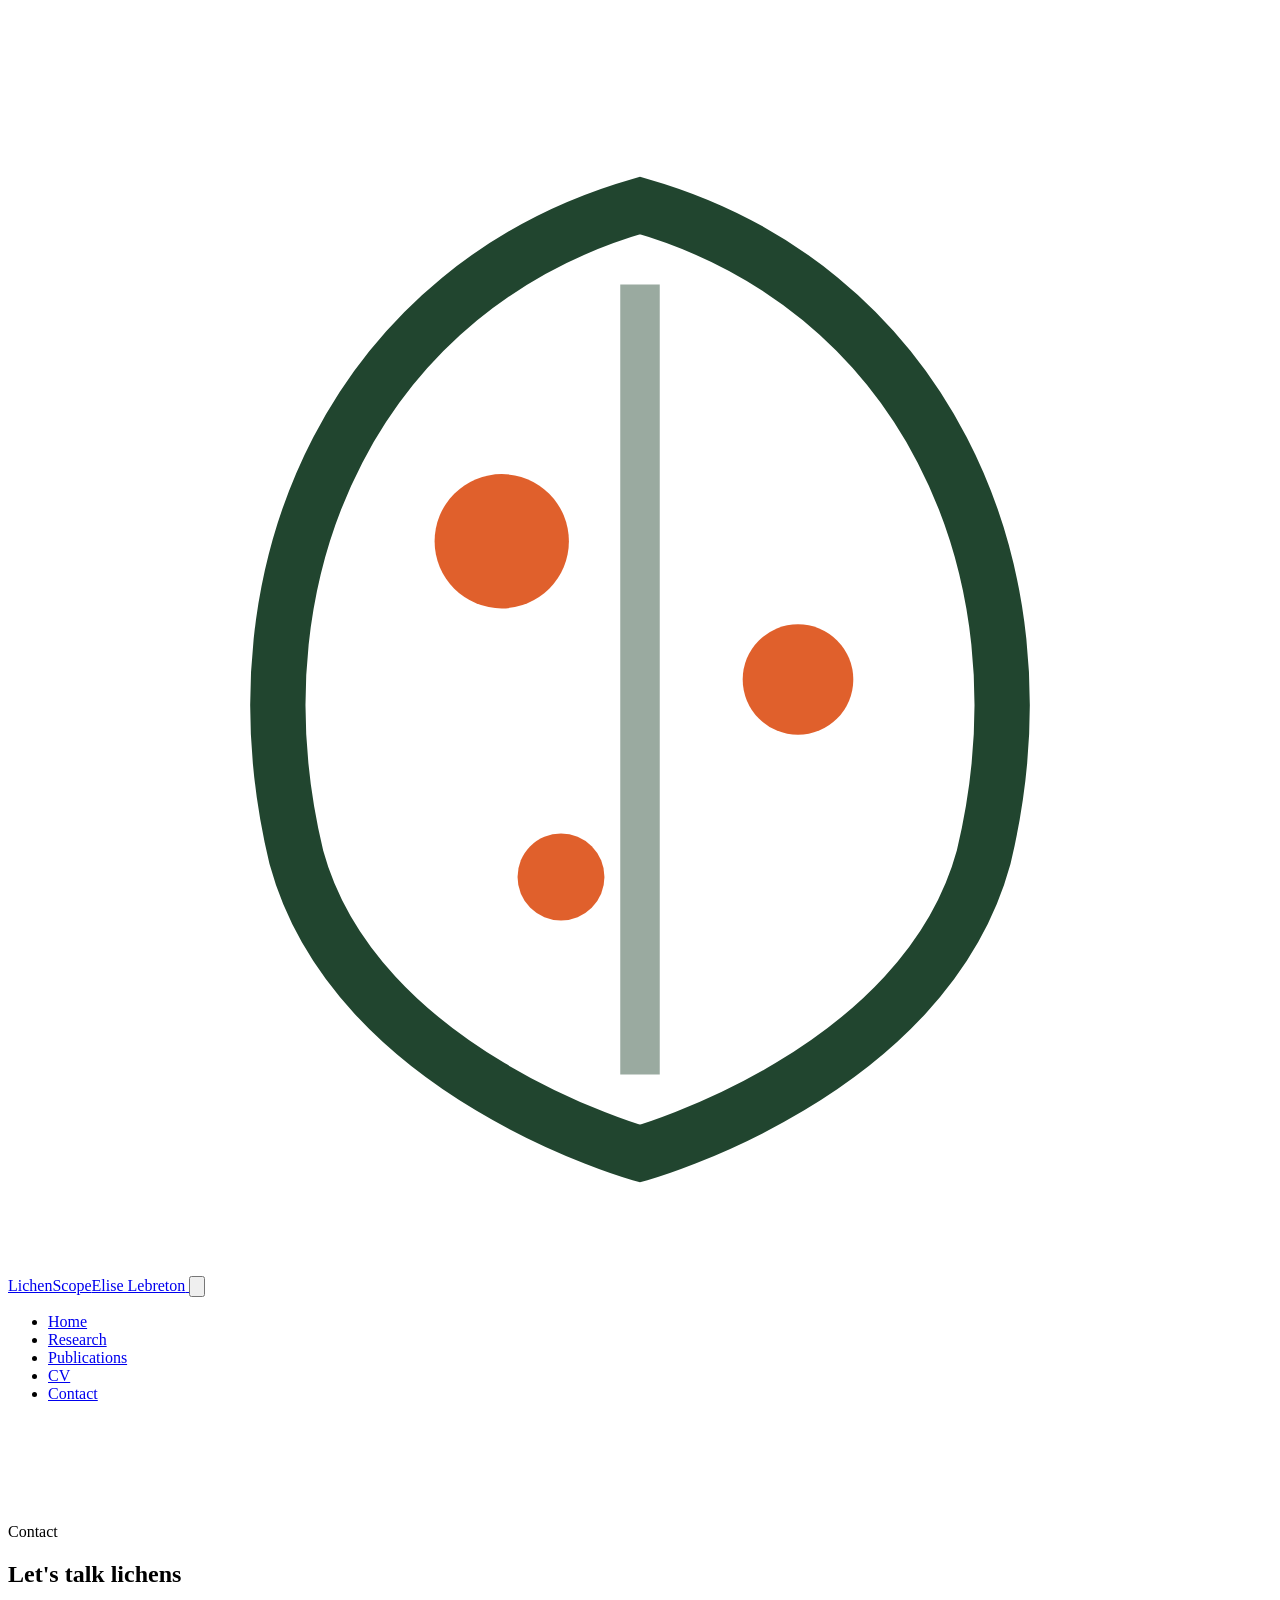
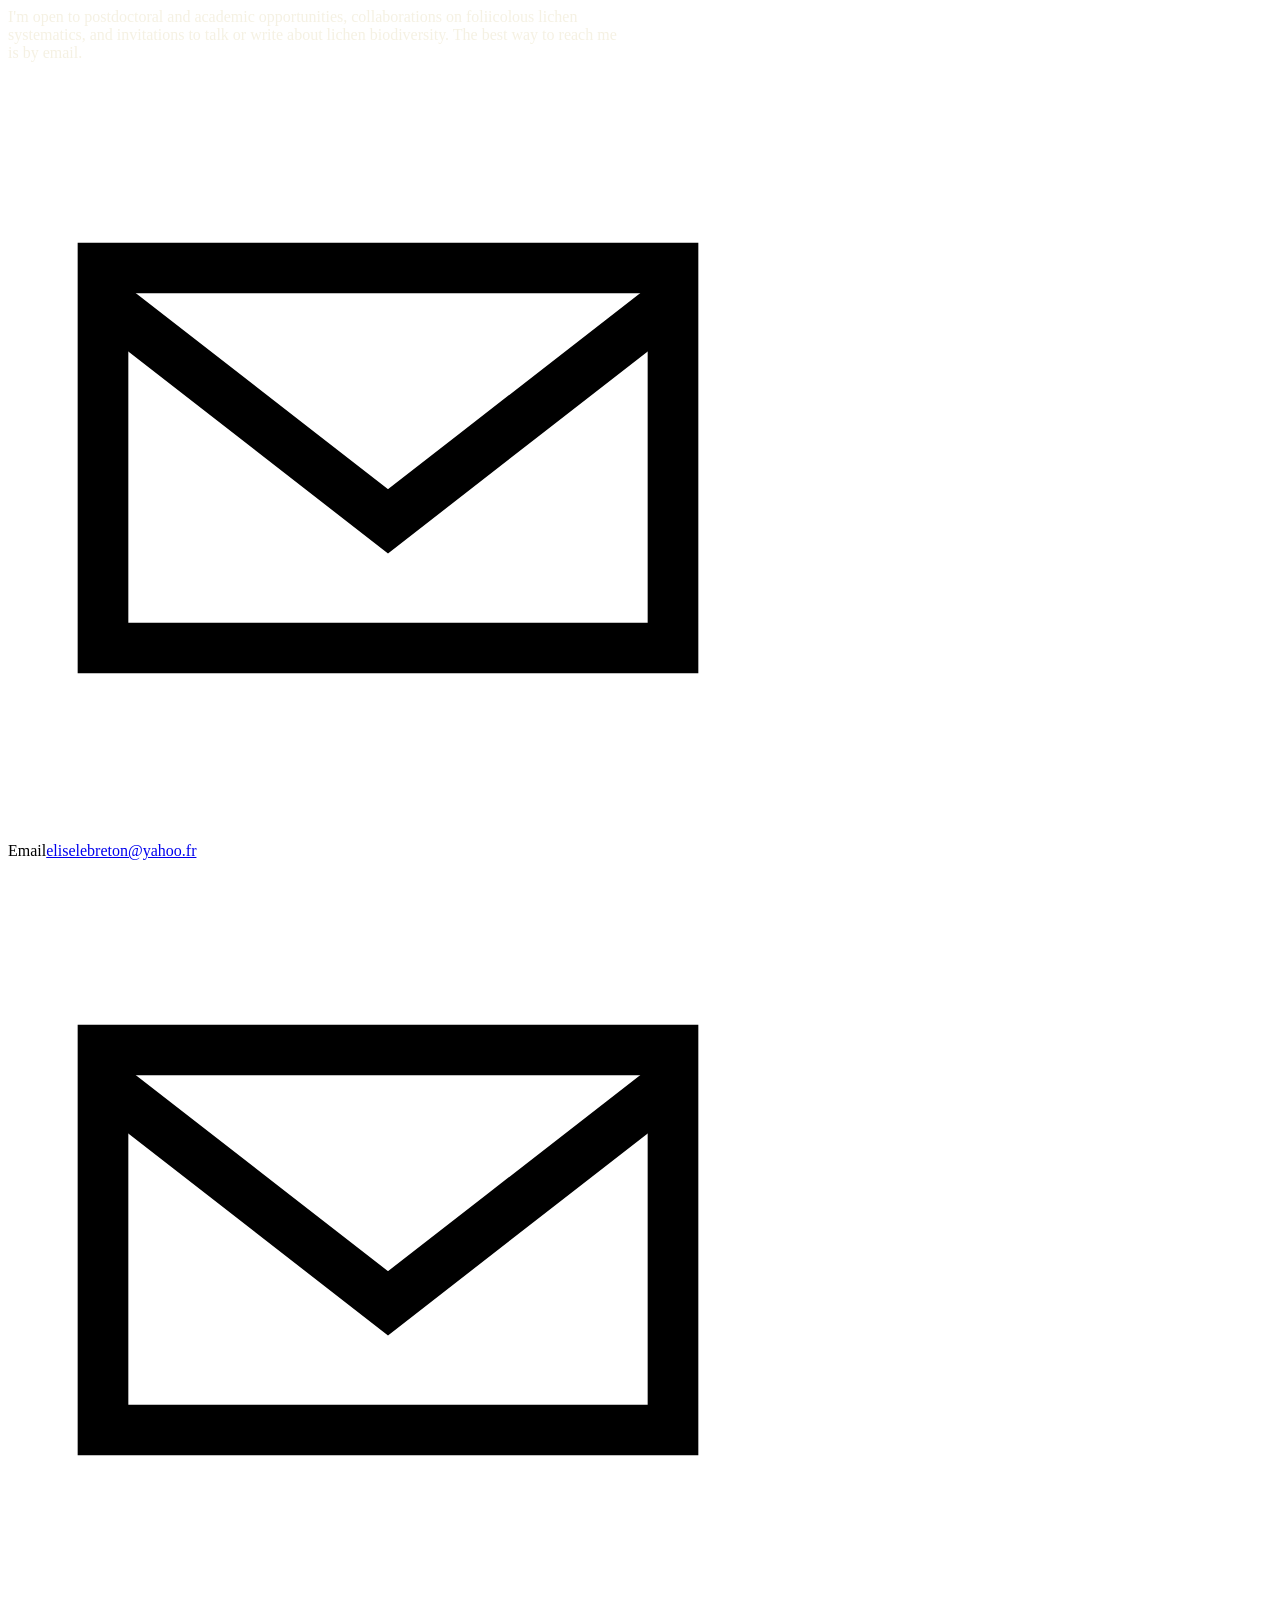
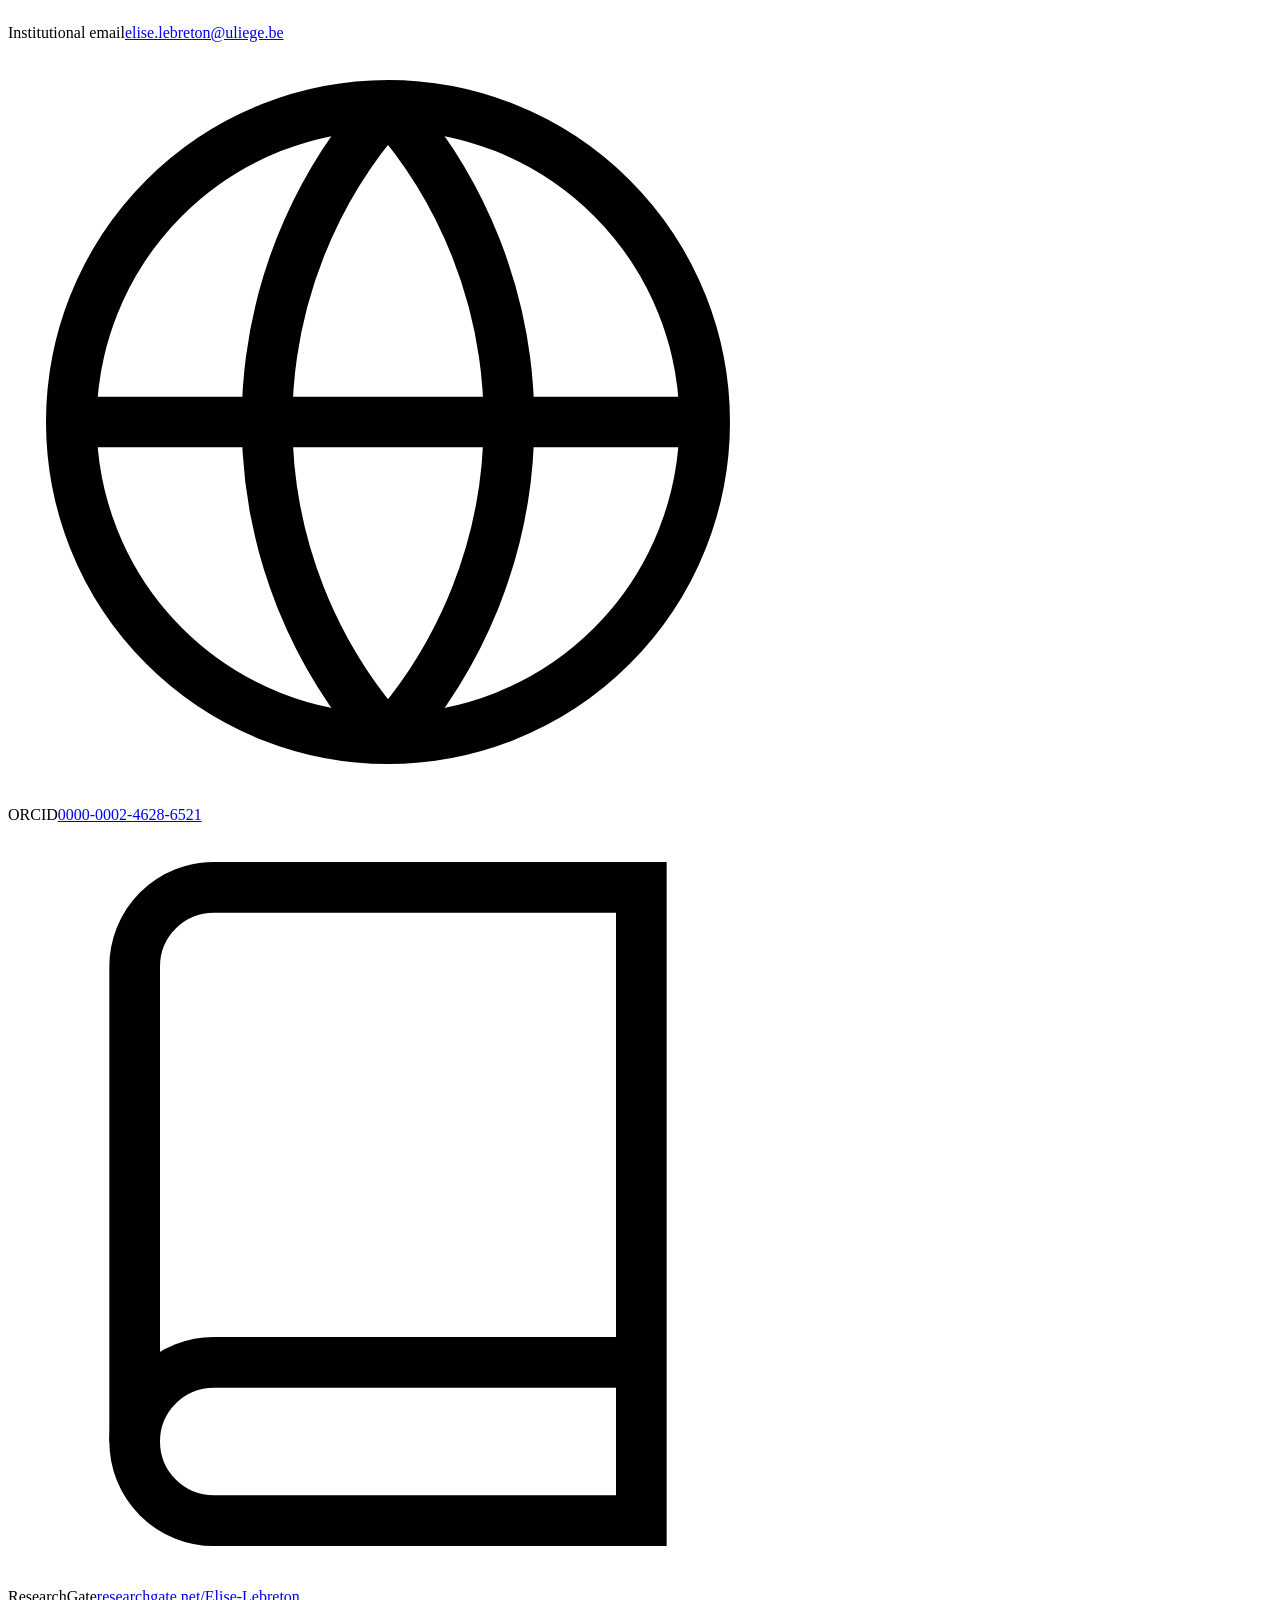
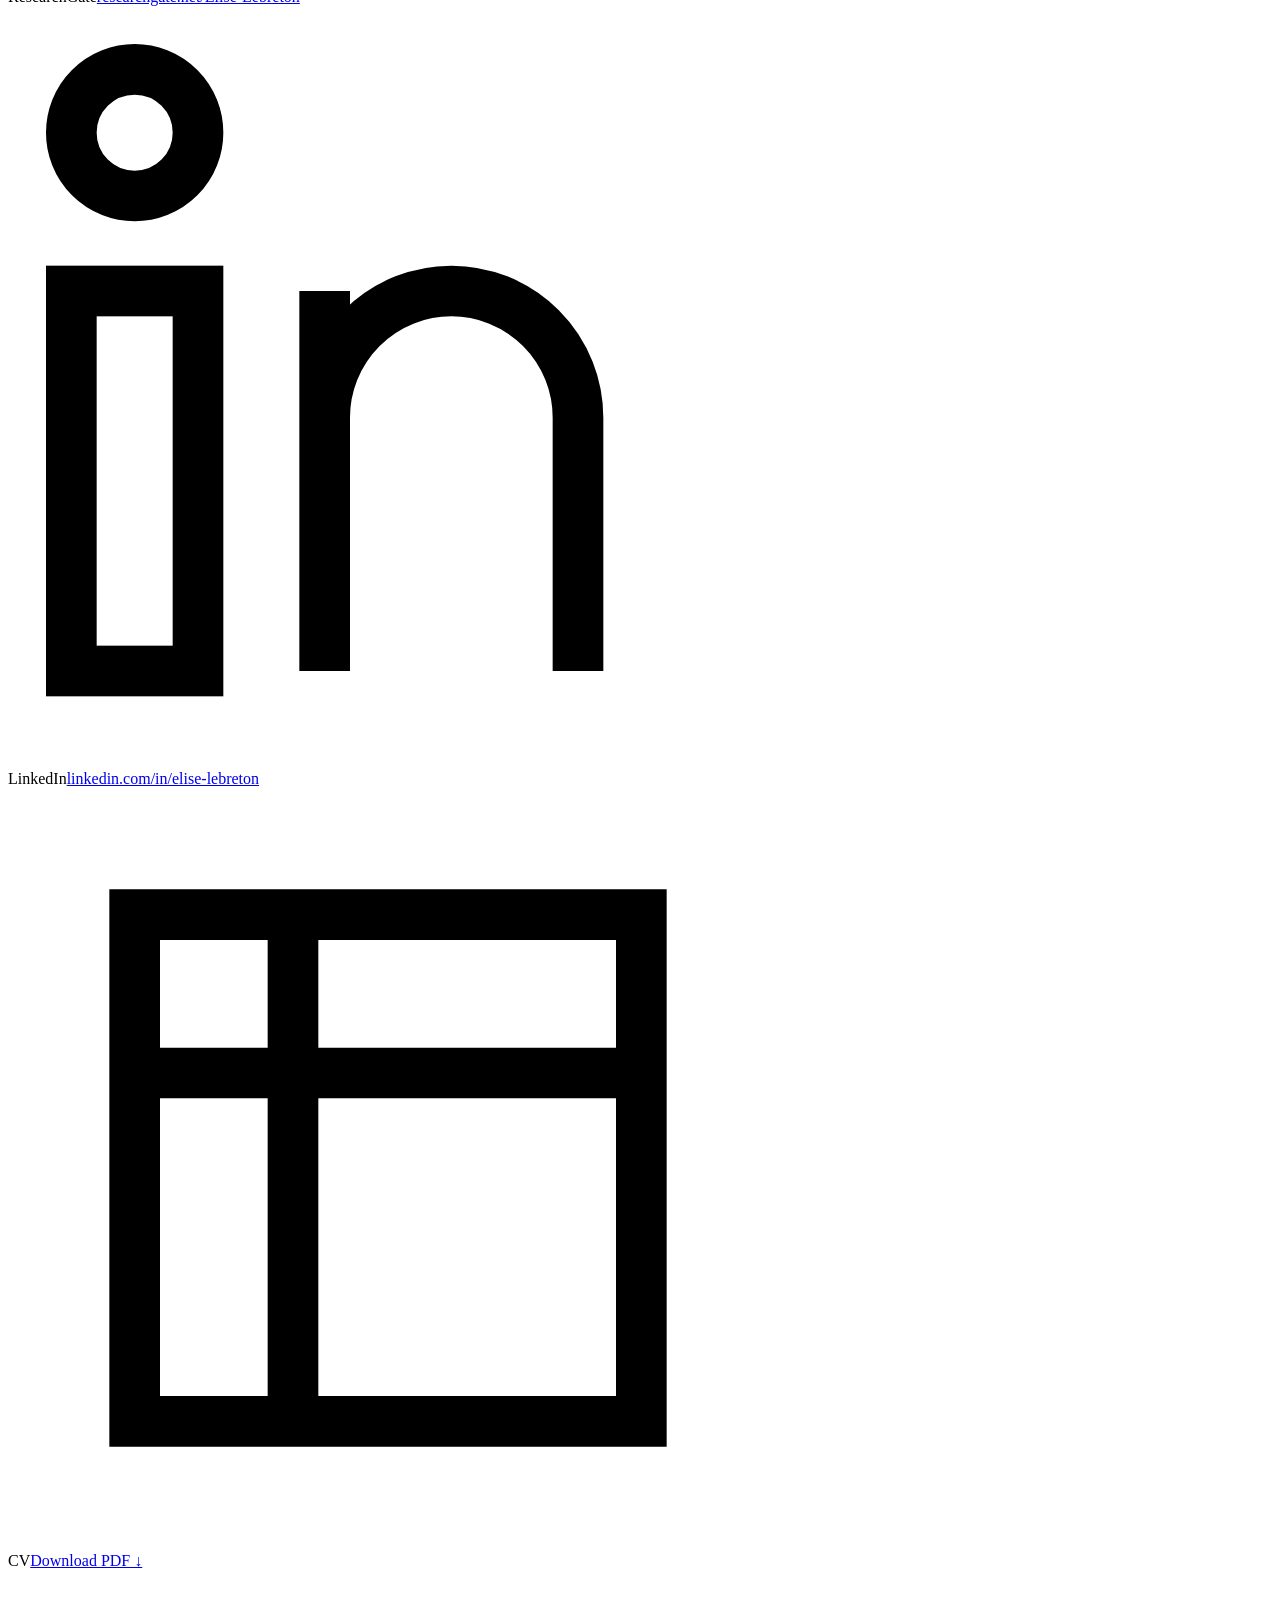
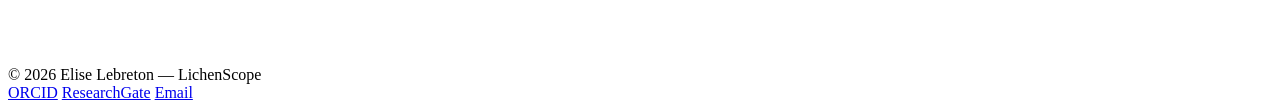
==== contact.html @ 7d32976b "Add files via upload" ====
<!DOCTYPE html>
<html lang="en">
<head>
<meta charset="UTF-8">
<meta name="viewport" content="width=device-width, initial-scale=1.0">
<title>Contact | Elise Lebreton — LichenScope</title>
<meta name="description" content="Get in touch with lichenologist Elise Lebreton.">
<link rel="icon" href="assets/img/favicon.svg" type="image/svg+xml">
<link rel="preconnect" href="https://fonts.googleapis.com">
<link rel="preconnect" href="https://fonts.gstatic.com" crossorigin>
<link href="https://fonts.googleapis.com/css2?family=Spectral:ital,wght@0,400;0,500;0,600;0,700;1,400;1,500&family=Work+Sans:wght@400;500;600;700&family=JetBrains+Mono:wght@400;500&display=swap" rel="stylesheet">
<link rel="stylesheet" href="assets/css/style.css">
</head>
<body>

<header class="site-header">
  <div class="nav-row">
    <a href="index.html" class="brand">
      <svg viewBox="0 0 32 32" xmlns="http://www.w3.org/2000/svg"><path d="M16 5C9 7 5.5 14 7.3 21.5C8.8 27 16 29 16 29C16 29 23.2 27 24.7 21.5C26.5 14 23 7 16 5Z" stroke="#21452F" stroke-width="1.4" fill="none"/><line x1="16" y1="7" x2="16" y2="27" stroke="#21452F" stroke-width="1" opacity="0.45"/><circle cx="12.5" cy="13.5" r="1.7" fill="#E0602C"/><circle cx="20" cy="17" r="1.4" fill="#E0602C"/><circle cx="14" cy="22" r="1.1" fill="#E0602C"/></svg>
      <span class="brand-text">LichenScope<span class="brand-sub">Elise Lebreton</span></span>
    </a>
    <button class="nav-toggle" aria-label="Toggle navigation" aria-expanded="false">
      <svg viewBox="0 0 24 24" fill="none" stroke="currentColor" stroke-width="2"><line x1="3" y1="6" x2="21" y2="6"/><line x1="3" y1="12" x2="21" y2="12"/><line x1="3" y1="18" x2="21" y2="18"/></svg>
    </button>
    <nav class="main-nav">
      <ul>
        <li><a href="index.html">Home</a></li>
        <li><a href="research.html">Research</a></li>
        <li><a href="publications.html">Publications</a></li>
        <li><a href="cv.html">CV</a></li>
        <li><a href="contact.html" class="active">Contact</a></li>
      </ul>
    </nav>
  </div>
</header>

<main>

  <section class="section--dark" style="padding-top:88px; padding-bottom:96px;">
    <div class="container" style="max-width:760px">
      <p class="eyebrow">Contact</p>
      <h1>Let's talk lichens</h1>
      <p class="lede" style="color:rgba(243,239,222,0.85); max-width:620px">I'm open to postdoctoral and academic opportunities, collaborations on foliicolous lichen systematics, and invitations to talk or write about lichen biodiversity. The best way to reach me is by email.</p>

      <div class="contact-grid">
        <div class="contact-card">
          <svg viewBox="0 0 24 24" fill="none" stroke="currentColor" stroke-width="1.6"><path d="M3 6h18v12H3z"/><path d="M3 7l9 7 9-7"/></svg>
          <div><span class="label">Email</span><a href="mailto:eliselebreton@yahoo.fr">eliselebreton@yahoo.fr</a></div>
        </div>
        <div class="contact-card">
          <svg viewBox="0 0 24 24" fill="none" stroke="currentColor" stroke-width="1.6"><path d="M3 6h18v12H3z"/><path d="M3 7l9 7 9-7"/></svg>
          <div><span class="label">Institutional email</span><a href="mailto:elise.lebreton@uliege.be">elise.lebreton@uliege.be</a></div>
        </div>
        <div class="contact-card">
          <svg viewBox="0 0 24 24" fill="none" stroke="currentColor" stroke-width="1.6"><circle cx="12" cy="12" r="10"/><path d="M2 12h20M12 2a15 15 0 0 1 0 20M12 2a15 15 0 0 0 0 20"/></svg>
          <div><span class="label">ORCID</span><a href="https://orcid.org/0000-0002-4628-6521">0000-0002-4628-6521</a></div>
        </div>
        <div class="contact-card">
          <svg viewBox="0 0 24 24" fill="none" stroke="currentColor" stroke-width="1.6"><path d="M4 19.5A2.5 2.5 0 0 1 6.5 17H20"/><path d="M6.5 2H20v20H6.5A2.5 2.5 0 0 1 4 19.5v-15A2.5 2.5 0 0 1 6.5 2z"/></svg>
          <div><span class="label">ResearchGate</span><a href="https://www.researchgate.net/profile/Elise-Lebreton">researchgate.net/Elise-Lebreton</a></div>
        </div>
        <div class="contact-card">
          <svg viewBox="0 0 24 24" fill="none" stroke="currentColor" stroke-width="1.6"><rect x="2" y="9" width="4" height="12"/><circle cx="4" cy="4" r="2"/><path d="M10 9v12M10 13a4 4 0 0 1 8 0v8"/></svg>
          <div><span class="label">LinkedIn</span><a href="https://www.linkedin.com/in/elise-lebreton-a52751171/">linkedin.com/in/elise-lebreton</a></div>
        </div>
        <div class="contact-card">
          <svg viewBox="0 0 24 24" fill="none" stroke="currentColor" stroke-width="1.6"><path d="M4 4h16v16H4z"/><path d="M4 9h16M9 4v16"/></svg>
          <div><span class="label">CV</span><a href="assets/cv/Elise-Lebreton-CV.pdf">Download PDF ↓</a></div>
        </div>
      </div>
    </div>
  </section>

</main>

<footer class="site-footer">
  <div class="container footer-row">
    <span>© 2026 Elise Lebreton — LichenScope</span>
    <div class="footer-links">
      <a href="https://orcid.org/0000-0002-4628-6521">ORCID</a>
      <a href="https://www.researchgate.net/profile/Elise-Lebreton">ResearchGate</a>
      <a href="mailto:eliselebreton@yahoo.fr">Email</a>
    </div>
  </div>
</footer>

<script src="assets/js/main.js"></script>
</body>
</html>
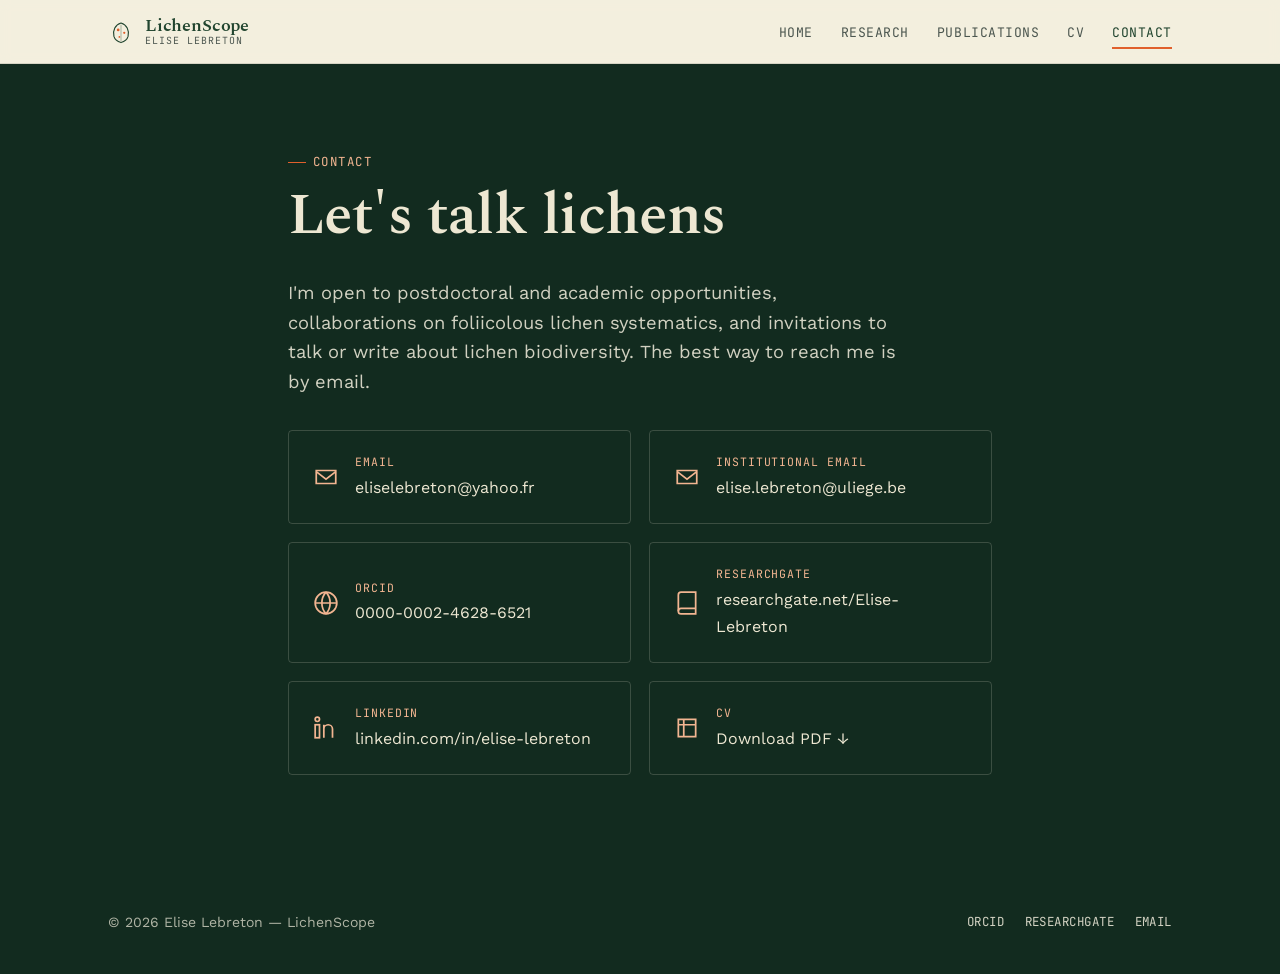
==== commit c6a9a46d: "Add files via upload" ====
--- a/contact.html
+++ b/contact.html
@@ -5,11 +5,11 @@
 <meta name="viewport" content="width=device-width, initial-scale=1.0">
 <title>Contact | Elise Lebreton — LichenScope</title>
 <meta name="description" content="Get in touch with lichenologist Elise Lebreton.">
-<link rel="icon" href="assets/img/favicon.svg" type="image/svg+xml">
+<link rel="icon" href="favicon.svg" type="image/svg+xml">
 <link rel="preconnect" href="https://fonts.googleapis.com">
 <link rel="preconnect" href="https://fonts.gstatic.com" crossorigin>
 <link href="https://fonts.googleapis.com/css2?family=Spectral:ital,wght@0,400;0,500;0,600;0,700;1,400;1,500&family=Work+Sans:wght@400;500;600;700&family=JetBrains+Mono:wght@400;500&display=swap" rel="stylesheet">
-<link rel="stylesheet" href="assets/css/style.css">
+<link rel="stylesheet" href="style.css">
 </head>
 <body>
 
@@ -65,7 +65,7 @@
         </div>
         <div class="contact-card">
           <svg viewBox="0 0 24 24" fill="none" stroke="currentColor" stroke-width="1.6"><path d="M4 4h16v16H4z"/><path d="M4 9h16M9 4v16"/></svg>
-          <div><span class="label">CV</span><a href="assets/cv/Elise-Lebreton-CV.pdf">Download PDF ↓</a></div>
+          <div><span class="label">CV</span><a href="Elise-Lebreton-CV.pdf">Download PDF ↓</a></div>
         </div>
       </div>
     </div>
@@ -84,6 +84,6 @@
   </div>
 </footer>
 
-<script src="assets/js/main.js"></script>
+<script src="main.js"></script>
 </body>
 </html>
--- a/style.css
+++ b/style.css
@@ -0,0 +1,356 @@
+/* =========================================================
+   LichenScope — Elise Lebreton
+   Design tokens: forest greens + warm parchment + lichen-pigment coral
+   ========================================================= */
+
+:root{
+  /* Color */
+  --canopy:        #122B1F;   /* deep mossy green — dark sections */
+  --canopy-soft:    #1B3C2A;
+  --forest:         #21452F;  /* brand green — nav, headings on light */
+  --forest-light:   #3C6B4A;
+  --paper:          #F3EFDE;  /* warm specimen-label paper — main bg */
+  --paper-warm:     #EAE3CB;
+  --paper-on-dark:  #EDE7D2;
+  --ink:            #16201A;  /* body text */
+  --ink-soft:       #4C5750;
+  --accent:         #E0602C;  /* lichen-pigment coral — signature */
+  --accent-deep:    #B8481E;
+  --accent-soft:    #F2B591;
+  --teal:           #4F8C7A;  /* secondary, links on dark */
+  --line:           rgba(22,32,26,0.13);
+  --line-on-dark:   rgba(243,239,222,0.18);
+
+  /* Type */
+  --display: "Spectral", "Iowan Old Style", Georgia, serif;
+  --body:    "Work Sans", -apple-system, "Segoe UI", sans-serif;
+  --mono:    "JetBrains Mono", "SFMono-Regular", Menlo, monospace;
+
+  --container: 1120px;
+}
+
+*{ box-sizing: border-box; }
+html{ scroll-behavior: smooth; }
+body{
+  margin:0;
+  background: var(--paper);
+  color: var(--ink);
+  font-family: var(--body);
+  font-size: 17px;
+  line-height: 1.6;
+  -webkit-font-smoothing: antialiased;
+}
+img{ max-width:100%; display:block; }
+a{ color: var(--forest); text-decoration: none; }
+a:hover{ color: var(--accent); }
+ul{ margin:0; padding:0; }
+li{ list-style:none; }
+h1,h2,h3,h4{
+  font-family: var(--display);
+  color: var(--forest);
+  line-height: 1.15;
+  margin: 0 0 .5em;
+  font-weight: 600;
+}
+h1{ font-size: clamp(2.4rem, 5vw, 3.6rem); letter-spacing: -0.01em; }
+h2{ font-size: clamp(1.7rem, 3vw, 2.3rem); }
+h3{ font-size: 1.25rem; }
+p{ margin: 0 0 1.1em; }
+.lede{ font-size: 1.15rem; color: var(--ink-soft); }
+
+/* taxonomic names: real scientific convention, not decoration */
+i, em, .taxon{ font-family: var(--display); font-style: italic; }
+
+.eyebrow{
+  font-family: var(--mono);
+  font-size: .78rem;
+  letter-spacing: .12em;
+  text-transform: uppercase;
+  color: var(--accent-deep);
+  display:flex; align-items:center; gap:.55em;
+  margin-bottom: .9em;
+}
+.eyebrow::before{
+  content:"";
+  width: 18px; height: 1px;
+  background: var(--accent);
+  display:inline-block;
+}
+
+.container{
+  max-width: var(--container);
+  margin: 0 auto;
+  padding: 0 28px;
+}
+.section{ padding: 88px 0; }
+.section--tight{ padding: 56px 0; }
+.section--dark{ background: var(--canopy); color: var(--paper-on-dark); }
+.section--dark h1, .section--dark h2, .section--dark h3{ color: var(--paper-on-dark); }
+.section--dark .eyebrow{ color: var(--accent-soft); }
+.section--dark a{ color: var(--paper-on-dark); }
+.section--dark a:hover{ color: var(--accent-soft); }
+.section--alt{ background: var(--paper-warm); }
+
+.divider{
+  border:0; height:1px;
+  background: var(--line);
+  margin: 0;
+}
+
+/* -------------------- Buttons -------------------- */
+.btn{
+  display:inline-flex; align-items:center; gap:.5em;
+  font-family: var(--mono);
+  font-size: .82rem;
+  letter-spacing:.04em;
+  text-transform: uppercase;
+  padding: .85em 1.4em;
+  border-radius: 3px;
+  border: 1px solid var(--forest);
+  color: var(--forest);
+  background: transparent;
+  transition: background .2s ease, color .2s ease, border-color .2s ease, transform .15s ease;
+}
+.btn:hover{ background: var(--forest); color: var(--paper); transform: translateY(-1px); }
+.btn--solid{ background: var(--accent); border-color: var(--accent); color: var(--paper); }
+.btn--solid:hover{ background: var(--accent-deep); border-color: var(--accent-deep); color: var(--paper); }
+.section--dark .btn{ border-color: var(--paper-on-dark); color: var(--paper-on-dark); }
+.section--dark .btn:hover{ background: var(--paper-on-dark); color: var(--canopy); }
+
+/* -------------------- Header / Nav -------------------- */
+.site-header{
+  position: sticky; top:0; z-index: 50;
+  background: rgba(243,239,222,0.92);
+  backdrop-filter: blur(6px);
+  border-bottom: 1px solid var(--line);
+}
+.nav-row{
+  display:flex; align-items:center; justify-content:space-between;
+  padding: 16px 28px;
+  max-width: var(--container);
+  margin: 0 auto;
+}
+.brand{
+  display:flex; align-items:center; gap:.6em;
+  font-family: var(--display); font-weight:600; font-size:1.15rem;
+  color: var(--forest); letter-spacing:-.01em;
+}
+.brand svg{ width:26px; height:26px; flex-shrink:0; }
+.brand .brand-sub{
+  font-family: var(--mono); font-size:.62rem; letter-spacing:.1em;
+  text-transform:uppercase; color: var(--ink-soft); display:block; font-weight:400;
+}
+.brand-text{ display:flex; flex-direction:column; line-height:1.1; }
+
+.nav-toggle{
+  display:none;
+  background:none; border:1px solid var(--line); border-radius:3px;
+  width:40px; height:36px; cursor:pointer;
+  align-items:center; justify-content:center;
+}
+.nav-toggle svg{ width:18px; height:18px; }
+
+.main-nav ul{ display:flex; gap: 28px; }
+.main-nav a{
+  font-family: var(--mono); font-size:.82rem; letter-spacing:.04em;
+  text-transform:uppercase; color: var(--ink-soft);
+  padding: 6px 0; border-bottom: 2px solid transparent;
+}
+.main-nav a:hover, .main-nav a.active{ color: var(--forest); border-color: var(--accent); }
+
+@media (max-width: 760px){
+  .nav-toggle{ display:flex; }
+  .main-nav{
+    position:absolute; top:100%; left:0; right:0;
+    background: var(--paper); border-bottom:1px solid var(--line);
+    max-height:0; overflow:hidden; transition: max-height .3s ease;
+  }
+  .main-nav.is-open{ max-height: 320px; }
+  .main-nav ul{ flex-direction:column; gap:0; padding: 8px 28px 18px; }
+  .main-nav a{ display:block; padding: 12px 0; border-bottom:1px solid var(--line); }
+}
+
+/* -------------------- Hero -------------------- */
+.hero{
+  display:grid; grid-template-columns: 1.1fr .9fr; gap: 56px; align-items:center;
+  padding: 76px 0 40px;
+}
+.hero h1{ margin-bottom:.4em; }
+.hero .role{
+  font-family: var(--mono); font-size:.95rem; color: var(--accent-deep);
+  margin-bottom: 1.1em; letter-spacing:.02em;
+}
+.hero-actions{ display:flex; gap:14px; margin-top: 1.6em; flex-wrap:wrap; }
+
+.portrait-wrap{ position:relative; padding: 6px; }
+.portrait-blob{
+  position:relative; width:100%; aspect-ratio: 4/5;
+  border-radius: 38% 62% 63% 37% / 47% 60% 40% 53%;
+  overflow:hidden; background: var(--forest);
+}
+.portrait-blob img{ width:100%; height:100%; object-fit:cover; object-position: 58% 28%; }
+.portrait-offset{
+  position:absolute; inset: 18px -18px -18px 18px;
+  border: 1.5px solid var(--accent);
+  border-radius: 38% 62% 63% 37% / 47% 60% 40% 53%;
+  z-index:-1;
+}
+.lichen-dot{
+  position:absolute; width:10px; height:10px; border-radius:50%;
+  background: var(--accent); border: 2px solid var(--paper);
+  box-shadow: 0 1px 3px rgba(0,0,0,0.15);
+}
+.lichen-dot.small{ width:6px; height:6px; }
+.lichen-dot.teal{ background: var(--teal); }
+
+@media (max-width: 880px){
+  .hero{ grid-template-columns: 1fr; padding-top: 48px; }
+  .portrait-wrap{ max-width: 320px; margin: 0 auto; order:-1; }
+}
+
+/* -------------------- Cards / grids -------------------- */
+.grid{ display:grid; gap: 28px; }
+.grid--3{ grid-template-columns: repeat(3, 1fr); }
+.grid--2{ grid-template-columns: repeat(2, 1fr); }
+@media (max-width: 860px){
+  .grid--3{ grid-template-columns: 1fr; }
+  .grid--2{ grid-template-columns: 1fr; }
+}
+
+.card{
+  background: var(--paper);
+  border: 1px solid var(--line);
+  border-radius: 4px;
+  padding: 30px;
+  position:relative;
+}
+.section--dark .card, .section--alt .card{ background: rgba(255,255,255,0.03); }
+.section--alt .card{ background: var(--paper); }
+.card .num{
+  font-family: var(--mono); font-size:.75rem; color: var(--accent);
+  letter-spacing:.1em; margin-bottom: 1em; display:block;
+}
+
+/* -------------------- Timeline (log of dated entries) -------------------- */
+.log{ position:relative; }
+.log::before{
+  content:""; position:absolute; left: 86px; top:6px; bottom:6px; width:1px;
+  background: var(--line);
+}
+.section--dark .log::before{ background: var(--line-on-dark); }
+.log-entry{
+  position:relative; display:grid; grid-template-columns: 86px 1fr; gap: 28px;
+  padding: 20px 0; border-bottom: 1px solid var(--line);
+}
+.section--dark .log-entry{ border-color: var(--line-on-dark); }
+.log-entry:last-child{ border-bottom:0; }
+.log-date{ font-family: var(--mono); font-size:.85rem; color: var(--accent-deep); padding-top:.15em; }
+.section--dark .log-date{ color: var(--accent-soft); }
+.log-dot{
+  position:absolute; left: 82px; top: 26px; width:9px; height:9px; border-radius:50%;
+  background: var(--accent); border: 2px solid var(--paper);
+}
+.section--dark .log-dot{ border-color: var(--canopy); }
+.log-entry h4{ font-family: var(--body); font-weight:600; color: var(--ink); font-size: 1rem; margin:0 0 .25em; }
+.section--dark .log-entry h4{ color: var(--paper-on-dark); }
+.log-entry p{ margin:0; color: var(--ink-soft); font-size:.96rem; }
+.section--dark .log-entry p{ color: rgba(243,239,222,0.75); }
+@media (max-width: 620px){
+  .log::before{ left: 58px; }
+  .log-entry{ grid-template-columns: 58px 1fr; gap:16px; }
+  .log-dot{ left:54px; }
+}
+
+/* -------------------- Tag pills -------------------- */
+.tag{
+  display:inline-block; font-family: var(--mono); font-size:.74rem;
+  letter-spacing:.04em; text-transform:uppercase;
+  border: 1px solid var(--line); border-radius: 20px;
+  padding: .35em .9em; margin: 0 .4em .4em 0; color: var(--ink-soft);
+}
+
+/* -------------------- Publications -------------------- */
+.pub-card{
+  border: 1px solid var(--line); border-radius:4px; padding: 26px 28px;
+  margin-bottom: 18px; background: var(--paper);
+  border-left: 3px solid var(--accent);
+}
+.pub-card h4{ font-family: var(--display); font-size:1.08rem; color: var(--forest); margin:0 0 .4em; font-weight:600; }
+.pub-meta{ font-family: var(--mono); font-size:.8rem; color: var(--ink-soft); margin-bottom:.6em; }
+.pub-link{ font-family: var(--mono); font-size:.8rem; }
+
+details.pub-group{ border-bottom: 1px solid var(--line); padding: 10px 0; }
+details.pub-group summary{
+  cursor:pointer; font-family: var(--mono); font-size:.85rem; letter-spacing:.05em;
+  text-transform:uppercase; color: var(--forest); padding: 14px 0; outline:none;
+  display:flex; justify-content:space-between; align-items:center;
+}
+details.pub-group summary::after{ content:"+"; font-size:1.2rem; color: var(--accent); }
+details.pub-group[open] summary::after{ content:"–"; }
+.pub-list-item{
+  padding: 14px 0 14px 18px; border-top: 1px solid var(--line); font-size: .96rem;
+  position:relative;
+}
+.pub-list-item::before{
+  content:""; position:absolute; left:0; top:22px; width:6px; height:6px;
+  background: var(--accent-soft); border-radius:50%;
+}
+.pub-list-item .yr{ font-family: var(--mono); color: var(--accent-deep); margin-right:.4em; }
+
+/* -------------------- CV blocks -------------------- */
+.cv-block{ margin-bottom: 52px; }
+.cv-block h3{ margin-bottom: 1.2em; }
+.skill-grid{ display:grid; grid-template-columns: repeat(2,1fr); gap: 22px; }
+@media (max-width: 760px){ .skill-grid{ grid-template-columns:1fr; } }
+.skill-item h4{ font-size:1rem; color: var(--forest); margin-bottom:.3em; font-family: var(--body); font-weight:700; }
+.skill-item p{ font-size:.94rem; color: var(--ink-soft); margin-bottom:0; }
+
+table.fund-table{ width:100%; border-collapse: collapse; font-size:.95rem; }
+table.fund-table th{
+  text-align:left; font-family: var(--mono); font-size:.74rem; text-transform:uppercase;
+  letter-spacing:.05em; color: var(--ink-soft); padding: 8px 10px; border-bottom: 1px solid var(--forest);
+}
+table.fund-table td{ padding: 12px 10px; border-bottom: 1px solid var(--line); vertical-align:top; }
+table.fund-table .amt{ font-family: var(--mono); color: var(--accent-deep); white-space:nowrap; }
+
+/* -------------------- Contact -------------------- */
+.contact-grid{ display:grid; grid-template-columns: 1fr 1fr; gap: 18px; margin-top: 2em; }
+@media (max-width:700px){ .contact-grid{ grid-template-columns:1fr; } }
+.contact-card{
+  border:1px solid var(--line-on-dark); border-radius:4px; padding: 22px 24px;
+  display:flex; align-items:center; gap:16px;
+}
+.contact-card svg{ width:26px; height:26px; flex-shrink:0; color: var(--accent-soft); }
+.contact-card .label{ font-family: var(--mono); font-size:.72rem; text-transform:uppercase; letter-spacing:.08em; color: var(--accent-soft); display:block; margin-bottom:.2em; }
+.contact-card a, .contact-card span{ color: var(--paper-on-dark); font-size:1rem; word-break:break-word; }
+
+/* -------------------- Footer -------------------- */
+.site-footer{
+  background: var(--canopy); color: rgba(243,239,222,0.7);
+  padding: 40px 0; font-size:.88rem;
+}
+.footer-row{
+  display:flex; justify-content:space-between; align-items:center; flex-wrap:wrap; gap:14px;
+}
+.footer-row a{ color: rgba(243,239,222,0.85); }
+.footer-row a:hover{ color: var(--accent-soft); }
+.footer-links{ display:flex; gap:20px; }
+.footer-links a{ font-family: var(--mono); font-size:.78rem; text-transform:uppercase; letter-spacing:.04em; }
+
+/* -------------------- Page header (non-home pages) -------------------- */
+.page-head{ padding: 64px 0 24px; }
+.page-head h1{ margin-bottom: .5em; }
+
+/* -------------------- Reveal-on-scroll -------------------- */
+.reveal{ opacity:0; transform: translateY(18px); transition: opacity .6s ease, transform .6s ease; }
+.reveal.is-visible{ opacity:1; transform:none; }
+@media (prefers-reduced-motion: reduce){
+  .reveal{ opacity:1 !important; transform:none !important; transition:none !important; }
+  html{ scroll-behavior:auto; }
+}
+
+/* -------------------- Focus visibility -------------------- */
+a:focus-visible, button:focus-visible, summary:focus-visible{
+  outline: 2px solid var(--accent);
+  outline-offset: 2px;
+}
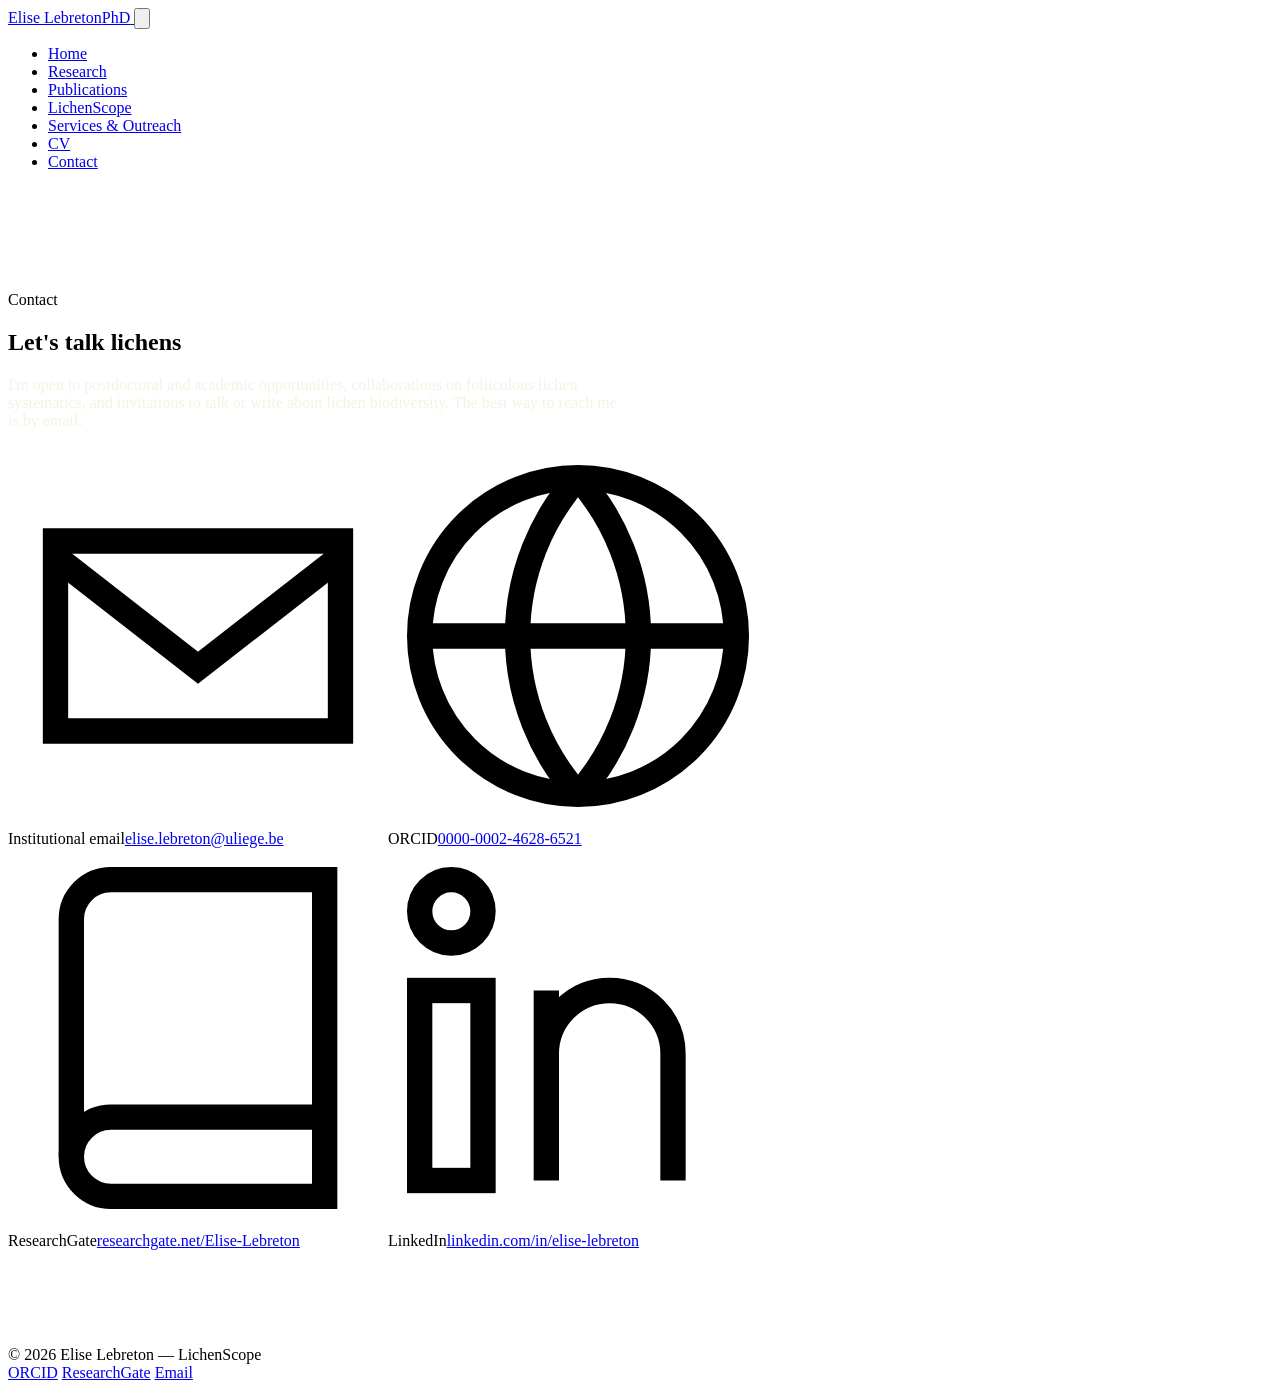
==== commit b855ffc1: "Add files via upload" ====
--- a/contact.html
+++ b/contact.html
@@ -5,19 +5,38 @@
 <meta name="viewport" content="width=device-width, initial-scale=1.0">
 <title>Contact | Elise Lebreton — LichenScope</title>
 <meta name="description" content="Get in touch with lichenologist Elise Lebreton.">
-<link rel="icon" href="favicon.svg" type="image/svg+xml">
+<link rel="icon" href="assets/img/favicon.svg" type="image/svg+xml">
 <link rel="preconnect" href="https://fonts.googleapis.com">
 <link rel="preconnect" href="https://fonts.gstatic.com" crossorigin>
 <link href="https://fonts.googleapis.com/css2?family=Spectral:ital,wght@0,400;0,500;0,600;0,700;1,400;1,500&family=Work+Sans:wght@400;500;600;700&family=JetBrains+Mono:wght@400;500&display=swap" rel="stylesheet">
-<link rel="stylesheet" href="style.css">
+<link rel="stylesheet" href="assets/css/style.css">
+<style>
+  .contact-section .contact-grid {
+    display: grid;
+    grid-template-columns: repeat(2, minmax(0, 1fr));
+  }
+
+  .contact-section .contact-card > div {
+    min-width: 0;
+  }
+
+  .contact-section .contact-card a {
+    overflow-wrap: anywhere;
+  }
+
+  @media (max-width: 640px) {
+    .contact-section .contact-grid {
+      grid-template-columns: minmax(0, 1fr);
+    }
+  }
+</style>
 </head>
 <body>
 
 <header class="site-header">
   <div class="nav-row">
     <a href="index.html" class="brand">
-      <svg viewBox="0 0 32 32" xmlns="http://www.w3.org/2000/svg"><path d="M16 5C9 7 5.5 14 7.3 21.5C8.8 27 16 29 16 29C16 29 23.2 27 24.7 21.5C26.5 14 23 7 16 5Z" stroke="#21452F" stroke-width="1.4" fill="none"/><line x1="16" y1="7" x2="16" y2="27" stroke="#21452F" stroke-width="1" opacity="0.45"/><circle cx="12.5" cy="13.5" r="1.7" fill="#E0602C"/><circle cx="20" cy="17" r="1.4" fill="#E0602C"/><circle cx="14" cy="22" r="1.1" fill="#E0602C"/></svg>
-      <span class="brand-text">LichenScope<span class="brand-sub">Elise Lebreton</span></span>
+      <span class="brand-text">Elise Lebreton<span class="brand-sub">PhD</span></span>
     </a>
     <button class="nav-toggle" aria-label="Toggle navigation" aria-expanded="false">
       <svg viewBox="0 0 24 24" fill="none" stroke="currentColor" stroke-width="2"><line x1="3" y1="6" x2="21" y2="6"/><line x1="3" y1="12" x2="21" y2="12"/><line x1="3" y1="18" x2="21" y2="18"/></svg>
@@ -27,6 +46,8 @@
         <li><a href="index.html">Home</a></li>
         <li><a href="research.html">Research</a></li>
         <li><a href="publications.html">Publications</a></li>
+        <li><a href="lichenscope.html">LichenScope</a></li>
+        <li><a href="services.html">Services &amp; Outreach</a></li>
         <li><a href="cv.html">CV</a></li>
         <li><a href="contact.html" class="active">Contact</a></li>
       </ul>
@@ -36,17 +57,13 @@
 
 <main>
 
-  <section class="section--dark" style="padding-top:88px; padding-bottom:96px;">
+  <section class="section--dark contact-section" style="padding-top:88px; padding-bottom:96px;">
     <div class="container" style="max-width:760px">
       <p class="eyebrow">Contact</p>
       <h1>Let's talk lichens</h1>
       <p class="lede" style="color:rgba(243,239,222,0.85); max-width:620px">I'm open to postdoctoral and academic opportunities, collaborations on foliicolous lichen systematics, and invitations to talk or write about lichen biodiversity. The best way to reach me is by email.</p>
 
       <div class="contact-grid">
-        <div class="contact-card">
-          <svg viewBox="0 0 24 24" fill="none" stroke="currentColor" stroke-width="1.6"><path d="M3 6h18v12H3z"/><path d="M3 7l9 7 9-7"/></svg>
-          <div><span class="label">Email</span><a href="mailto:eliselebreton@yahoo.fr">eliselebreton@yahoo.fr</a></div>
-        </div>
         <div class="contact-card">
           <svg viewBox="0 0 24 24" fill="none" stroke="currentColor" stroke-width="1.6"><path d="M3 6h18v12H3z"/><path d="M3 7l9 7 9-7"/></svg>
           <div><span class="label">Institutional email</span><a href="mailto:elise.lebreton@uliege.be">elise.lebreton@uliege.be</a></div>
@@ -63,10 +80,6 @@
           <svg viewBox="0 0 24 24" fill="none" stroke="currentColor" stroke-width="1.6"><rect x="2" y="9" width="4" height="12"/><circle cx="4" cy="4" r="2"/><path d="M10 9v12M10 13a4 4 0 0 1 8 0v8"/></svg>
           <div><span class="label">LinkedIn</span><a href="https://www.linkedin.com/in/elise-lebreton-a52751171/">linkedin.com/in/elise-lebreton</a></div>
         </div>
-        <div class="contact-card">
-          <svg viewBox="0 0 24 24" fill="none" stroke="currentColor" stroke-width="1.6"><path d="M4 4h16v16H4z"/><path d="M4 9h16M9 4v16"/></svg>
-          <div><span class="label">CV</span><a href="Elise-Lebreton-CV.pdf">Download PDF ↓</a></div>
-        </div>
       </div>
     </div>
   </section>
@@ -79,11 +92,11 @@
     <div class="footer-links">
       <a href="https://orcid.org/0000-0002-4628-6521">ORCID</a>
       <a href="https://www.researchgate.net/profile/Elise-Lebreton">ResearchGate</a>
-      <a href="mailto:eliselebreton@yahoo.fr">Email</a>
+      <a href="mailto:elise.lebreton@uliege.be">Email</a>
     </div>
   </div>
 </footer>
 
-<script src="main.js"></script>
+<script src="assets/js/main.js"></script>
 </body>
 </html>
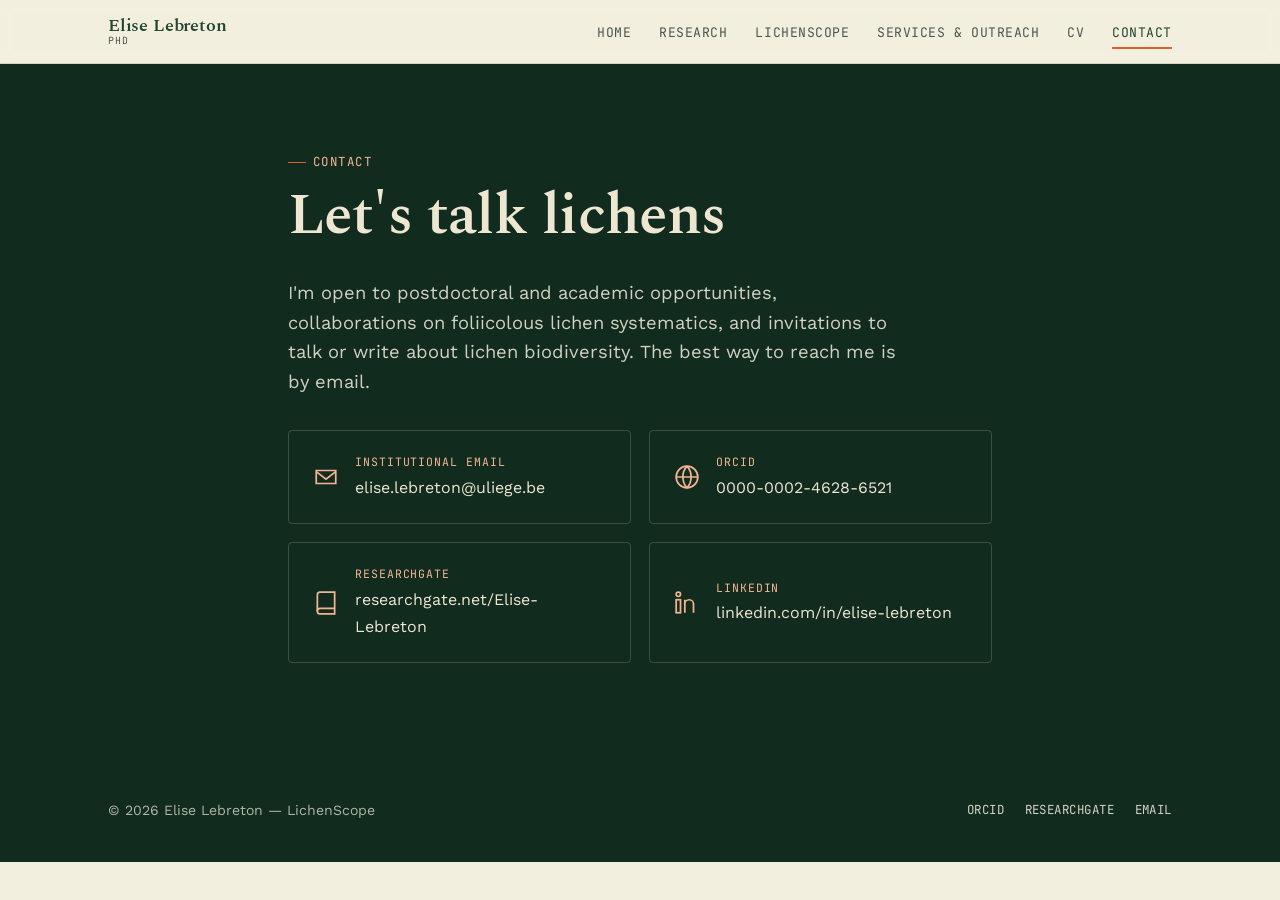
==== commit eddefe15: "Add files via upload" ====
--- a/contact.html
+++ b/contact.html
@@ -5,7 +5,7 @@
 <meta name="viewport" content="width=device-width, initial-scale=1.0">
 <title>Contact | Elise Lebreton — LichenScope</title>
 <meta name="description" content="Get in touch with lichenologist Elise Lebreton.">
-<link rel="icon" href="assets/img/favicon.svg" type="image/svg+xml">
+<link rel="icon" href="assets/img/favicon-lichenscope.svg" type="image/svg+xml">
 <link rel="preconnect" href="https://fonts.googleapis.com">
 <link rel="preconnect" href="https://fonts.gstatic.com" crossorigin>
 <link href="https://fonts.googleapis.com/css2?family=Spectral:ital,wght@0,400;0,500;0,600;0,700;1,400;1,500&family=Work+Sans:wght@400;500;600;700&family=JetBrains+Mono:wght@400;500&display=swap" rel="stylesheet">
@@ -45,7 +45,6 @@
       <ul>
         <li><a href="index.html">Home</a></li>
         <li><a href="research.html">Research</a></li>
-        <li><a href="publications.html">Publications</a></li>
         <li><a href="lichenscope.html">LichenScope</a></li>
         <li><a href="services.html">Services &amp; Outreach</a></li>
         <li><a href="cv.html">CV</a></li>
--- a/assets/css/style.css
+++ b/assets/css/style.css
@@ -0,0 +1,481 @@
+/* =========================================================
+   LichenScope — Elise Lebreton
+   Design tokens: forest greens + warm parchment + lichen-pigment coral
+   ========================================================= */
+
+:root{
+  /* Color */
+  --canopy:        #122B1F;   /* deep mossy green — dark sections */
+  --canopy-soft:    #1B3C2A;
+  --forest:         #21452F;  /* brand green — nav, headings on light */
+  --forest-light:   #3C6B4A;
+  --paper:          #F3EFDE;  /* warm specimen-label paper — main bg */
+  --paper-warm:     #EAE3CB;
+  --paper-on-dark:  #EDE7D2;
+  --ink:            #16201A;  /* body text */
+  --ink-soft:       #4C5750;
+  --accent:         #E0602C;  /* lichen-pigment coral — signature */
+  --accent-deep:    #B8481E;
+  --accent-soft:    #F2B591;
+  --teal:           #4F8C7A;  /* secondary, links on dark */
+  --line:           rgba(22,32,26,0.13);
+  --line-on-dark:   rgba(243,239,222,0.18);
+
+  /* Type */
+  --display: "Spectral", "Iowan Old Style", Georgia, serif;
+  --body:    "Work Sans", -apple-system, "Segoe UI", sans-serif;
+  --mono:    "JetBrains Mono", "SFMono-Regular", Menlo, monospace;
+
+  --container: 1120px;
+}
+
+*{ box-sizing: border-box; }
+html{ scroll-behavior: smooth; }
+body{
+  margin:0;
+  background: var(--paper);
+  color: var(--ink);
+  font-family: var(--body);
+  font-size: 17px;
+  line-height: 1.6;
+  -webkit-font-smoothing: antialiased;
+}
+img{ max-width:100%; display:block; }
+a{ color: var(--forest); text-decoration: none; }
+a:hover{ color: var(--accent); }
+ul{ margin:0; padding:0; }
+li{ list-style:none; }
+h1,h2,h3,h4{
+  font-family: var(--display);
+  color: var(--forest);
+  line-height: 1.15;
+  margin: 0 0 .5em;
+  font-weight: 600;
+}
+h1{ font-size: clamp(2.4rem, 5vw, 3.6rem); letter-spacing: -0.01em; }
+h2{ font-size: clamp(1.7rem, 3vw, 2.3rem); }
+h3{ font-size: 1.25rem; }
+p{ margin: 0 0 1.1em; }
+.lede{ font-size: 1.15rem; color: var(--ink-soft); }
+
+/* taxonomic names: real scientific convention, not decoration */
+i, em, .taxon{ font-family: var(--display); font-style: italic; }
+
+.eyebrow{
+  font-family: var(--mono);
+  font-size: .78rem;
+  letter-spacing: .12em;
+  text-transform: uppercase;
+  color: var(--accent-deep);
+  display:flex; align-items:center; gap:.55em;
+  margin-bottom: .9em;
+}
+.eyebrow::before{
+  content:"";
+  width: 18px; height: 1px;
+  background: var(--accent);
+  display:inline-block;
+}
+
+.container{
+  max-width: var(--container);
+  margin: 0 auto;
+  padding: 0 28px;
+}
+.section{ padding: 88px 0; }
+.section--tight{ padding: 56px 0; }
+.section--dark{ background: var(--canopy); color: var(--paper-on-dark); }
+.section--dark h1, .section--dark h2, .section--dark h3{ color: var(--paper-on-dark); }
+.section--dark .eyebrow{ color: var(--accent-soft); }
+.section--dark a{ color: var(--paper-on-dark); }
+.section--dark a:hover{ color: var(--accent-soft); }
+.section--alt{ background: var(--paper-warm); }
+
+.divider{
+  border:0; height:1px;
+  background: var(--line);
+  margin: 0;
+}
+
+/* -------------------- Buttons -------------------- */
+.btn{
+  display:inline-flex; align-items:center; gap:.5em;
+  font-family: var(--mono);
+  font-size: .82rem;
+  letter-spacing:.04em;
+  text-transform: uppercase;
+  padding: .85em 1.4em;
+  border-radius: 3px;
+  border: 1px solid var(--forest);
+  color: var(--forest);
+  background: transparent;
+  transition: background .2s ease, color .2s ease, border-color .2s ease, transform .15s ease;
+}
+.btn:hover{ background: var(--forest); color: var(--paper); transform: translateY(-1px); }
+.btn--solid{ background: var(--accent); border-color: var(--accent); color: var(--paper); }
+.btn--solid:hover{ background: var(--accent-deep); border-color: var(--accent-deep); color: var(--paper); }
+.section--dark .btn{ border-color: var(--paper-on-dark); color: var(--paper-on-dark); }
+.section--dark .btn:hover{ background: var(--paper-on-dark); color: var(--canopy); }
+
+/* -------------------- Header / Nav -------------------- */
+.site-header{
+  position: sticky; top:0; z-index: 50;
+  background: rgba(243,239,222,0.92);
+  backdrop-filter: blur(6px);
+  border-bottom: 1px solid var(--line);
+}
+.nav-row{
+  display:flex; align-items:center; justify-content:space-between;
+  padding: 16px 28px;
+  max-width: var(--container);
+  margin: 0 auto;
+}
+.brand{
+  display:flex; align-items:center; gap:.6em;
+  font-family: var(--display); font-weight:600; font-size:1.15rem;
+  color: var(--forest); letter-spacing:-.01em;
+}
+.brand svg{ width:26px; height:26px; flex-shrink:0; }
+.brand .brand-sub{
+  font-family: var(--mono); font-size:.62rem; letter-spacing:.1em;
+  text-transform:uppercase; color: var(--ink-soft); display:block; font-weight:400;
+}
+.brand-text{ display:flex; flex-direction:column; line-height:1.1; }
+
+.nav-toggle{
+  display:none;
+  background:none; border:1px solid var(--line); border-radius:3px;
+  width:40px; height:36px; cursor:pointer;
+  align-items:center; justify-content:center;
+}
+.nav-toggle svg{ width:18px; height:18px; }
+
+.main-nav ul{ display:flex; gap: 28px; }
+.main-nav a{
+  font-family: var(--mono); font-size:.82rem; letter-spacing:.04em;
+  text-transform:uppercase; color: var(--ink-soft);
+  padding: 6px 0; border-bottom: 2px solid transparent;
+}
+.main-nav a:hover, .main-nav a.active{ color: var(--forest); border-color: var(--accent); }
+
+@media (max-width: 760px){
+  .nav-toggle{ display:flex; }
+  .main-nav{
+    position:absolute; top:100%; left:0; right:0;
+    background: var(--paper); border-bottom:1px solid var(--line);
+    max-height:0; overflow:hidden; transition: max-height .3s ease;
+  }
+  .main-nav.is-open{ max-height: 320px; }
+  .main-nav ul{ flex-direction:column; gap:0; padding: 8px 28px 18px; }
+  .main-nav a{ display:block; padding: 12px 0; border-bottom:1px solid var(--line); }
+}
+
+/* -------------------- Profile banner (LinkedIn-style) -------------------- */
+.profile-banner{ background: var(--paper); }
+.banner-img{
+  width:100%; height: 400px; overflow:hidden;
+  background: var(--forest);
+}
+.banner-img img{ width:100%; height:100%; object-fit:cover; object-position: center 55%; }
+
+.profile-banner-inner{
+  padding-top: 32px;
+  padding-bottom: 32px;
+}
+.profile-name-row{
+  display:flex; align-items:center; justify-content:space-between; gap:40px; flex-wrap:wrap;
+  margin-bottom: .3em;
+}
+.profile-name-row h1{ margin-bottom:0; }
+.profile-avatar-sm{
+  width:200px; height:200px; flex-shrink:0;
+  border-radius:50%; overflow:hidden;
+  border:4px solid var(--paper);
+  box-shadow: 0 4px 14px rgba(0,0,0,0.18);
+}
+.profile-avatar-sm img{ width:100%; height:100%; object-fit:cover; object-position: 50% 30%; }
+
+.profile-info .role{
+  font-family: var(--mono); font-size:.95rem; color: var(--accent-deep);
+  margin-bottom: 1em; letter-spacing:.02em;
+}
+.profile-info .role + .role{
+  margin-top: -0.7em;
+}
+.profile-actions{ display:flex; gap:14px; flex-wrap:wrap; }
+
+@media (max-width: 700px){
+  .banner-img{ height: 220px; }
+  .profile-avatar-sm{ width:160px; height:160px; }
+}
+
+/* -------------------- Hero -------------------- */
+.hero{
+  display:grid; grid-template-columns: 1.1fr .9fr; gap: 56px; align-items:center;
+  padding: 76px 0 40px;
+}
+.hero h1{ margin-bottom:.4em; }
+.hero .role{
+  font-family: var(--mono); font-size:.95rem; color: var(--accent-deep);
+  margin-bottom: 1.1em; letter-spacing:.02em;
+}
+.hero-actions{ display:flex; gap:14px; margin-top: 1.6em; flex-wrap:wrap; }
+
+.portrait-wrap{ position:relative; padding: 6px; }
+.portrait-blob{
+  position:relative; width:100%; aspect-ratio: 4/5;
+  border-radius: 38% 62% 63% 37% / 47% 60% 40% 53%;
+  overflow:hidden; background: var(--forest);
+}
+.portrait-blob img{ width:100%; height:100%; object-fit:cover; object-position: 58% 28%; }
+.portrait-offset{
+  position:absolute; inset: 18px -18px -18px 18px;
+  border: 1.5px solid var(--accent);
+  border-radius: 38% 62% 63% 37% / 47% 60% 40% 53%;
+  z-index:-1;
+}
+.lichen-dot{
+  position:absolute; width:10px; height:10px; border-radius:50%;
+  background: var(--accent); border: 2px solid var(--paper);
+  box-shadow: 0 1px 3px rgba(0,0,0,0.15);
+}
+.lichen-dot.small{ width:6px; height:6px; }
+.lichen-dot.teal{ background: var(--teal); }
+
+@media (max-width: 880px){
+  .hero{ grid-template-columns: 1fr; padding-top: 48px; }
+  .portrait-wrap{ max-width: 320px; margin: 0 auto; order:-1; }
+}
+
+/* -------------------- Cards / grids -------------------- */
+.grid{ display:grid; gap: 28px; }
+.grid--3{ grid-template-columns: repeat(3, 1fr); }
+.grid--2{ grid-template-columns: repeat(2, 1fr); }
+@media (max-width: 860px){
+  .grid--3{ grid-template-columns: 1fr; }
+  .grid--2{ grid-template-columns: 1fr; }
+}
+
+.card{
+  background: var(--paper);
+  border: 1px solid var(--line);
+  border-radius: 4px;
+  padding: 30px;
+  position:relative;
+}
+.section--dark .card, .section--alt .card{ background: rgba(255,255,255,0.03); }
+.section--alt .card{ background: var(--paper); }
+.card .num{
+  font-family: var(--mono); font-size:.75rem; color: var(--accent);
+  letter-spacing:.1em; margin-bottom: 1em; display:block;
+}
+
+/* -------------------- Timeline (log of dated entries) -------------------- */
+.log{ position:relative; }
+.log::before{
+  content:""; position:absolute; left: 86px; top:6px; bottom:6px; width:1px;
+  background: var(--line);
+}
+.section--dark .log::before{ background: var(--line-on-dark); }
+.log-entry{
+  position:relative; display:grid; grid-template-columns: 86px 1fr; gap: 28px;
+  padding: 20px 0; border-bottom: 1px solid var(--line);
+}
+.section--dark .log-entry{ border-color: var(--line-on-dark); }
+.log-entry:last-child{ border-bottom:0; }
+.log-date{ font-family: var(--mono); font-size:.85rem; color: var(--accent-deep); padding-top:.15em; }
+.section--dark .log-date{ color: var(--accent-soft); }
+.log-dot{
+  position:absolute; left: 82px; top: 26px; width:9px; height:9px; border-radius:50%;
+  background: var(--accent); border: 2px solid var(--paper);
+}
+.section--dark .log-dot{ border-color: var(--canopy); }
+.log-entry h4{ font-family: var(--body); font-weight:600; color: var(--ink); font-size: 1rem; margin:0 0 .25em; }
+.section--dark .log-entry h4{ color: var(--paper-on-dark); }
+.log-entry p{ margin:0; color: var(--ink-soft); font-size:.96rem; }
+.section--dark .log-entry p{ color: rgba(243,239,222,0.75); }
+@media (max-width: 620px){
+  .log::before{ left: 58px; }
+  .log-entry{ grid-template-columns: 58px 1fr; gap:16px; }
+  .log-dot{ left:54px; }
+}
+
+/* -------------------- Tag pills -------------------- */
+.tag{
+  display:inline-block; font-family: var(--mono); font-size:.74rem;
+  letter-spacing:.04em; text-transform:uppercase;
+  border: 1px solid var(--line); border-radius: 20px;
+  padding: .35em .9em; margin: 0 .4em .4em 0; color: var(--ink-soft);
+}
+
+/* -------------------- Publications -------------------- */
+.pub-card{
+  border: 1px solid var(--line); border-radius:4px; padding: 26px 28px;
+  margin-bottom: 18px; background: var(--paper);
+  border-left: 3px solid var(--accent);
+}
+.pub-card h4{ font-family: var(--display); font-size:1.08rem; color: var(--forest); margin:0 0 .4em; font-weight:600; }
+.pub-meta{ font-family: var(--mono); font-size:.8rem; color: var(--ink-soft); margin-bottom:.6em; }
+.pub-link{ font-family: var(--mono); font-size:.8rem; }
+
+details.pub-group{ border-bottom: 1px solid var(--line); padding: 10px 0; }
+details.pub-group summary{
+  cursor:pointer; font-family: var(--mono); font-size:.85rem; letter-spacing:.05em;
+  text-transform:uppercase; color: var(--forest); padding: 14px 0; outline:none;
+  display:flex; justify-content:space-between; align-items:center;
+}
+details.pub-group summary::after{ content:"+"; font-size:1.2rem; color: var(--accent); }
+details.pub-group[open] summary::after{ content:"–"; }
+.pub-list-item{
+  padding: 14px 0 14px 18px; border-top: 1px solid var(--line); font-size: .96rem;
+  position:relative;
+}
+.pub-list-item::before{
+  content:""; position:absolute; left:0; top:22px; width:6px; height:6px;
+  background: var(--accent-soft); border-radius:50%;
+}
+.pub-list-item .yr{ font-family: var(--mono); color: var(--accent-deep); margin-right:.4em; }
+
+/* -------------------- CV blocks -------------------- */
+.cv-block{ margin-bottom: 52px; }
+.cv-block h3{ margin-bottom: 1.2em; }
+.skill-grid{ display:grid; grid-template-columns: repeat(2,1fr); gap: 22px; }
+@media (max-width: 760px){ .skill-grid{ grid-template-columns:1fr; } }
+.skill-item h4{ font-size:1rem; color: var(--forest); margin-bottom:.3em; font-family: var(--body); font-weight:700; }
+.skill-item p{ font-size:.94rem; color: var(--ink-soft); margin-bottom:0; }
+
+table.fund-table{ width:100%; border-collapse: collapse; font-size:.95rem; }
+table.fund-table th{
+  text-align:left; font-family: var(--mono); font-size:.74rem; text-transform:uppercase;
+  letter-spacing:.05em; color: var(--ink-soft); padding: 8px 10px; border-bottom: 1px solid var(--forest);
+}
+table.fund-table td{ padding: 12px 10px; border-bottom: 1px solid var(--line); vertical-align:top; }
+table.fund-table .amt{ font-family: var(--mono); color: var(--accent-deep); white-space:nowrap; }
+
+/* -------------------- Contact -------------------- */
+.contact-grid{ display:grid; grid-template-columns: 1fr 1fr; gap: 18px; margin-top: 2em; }
+@media (max-width:700px){ .contact-grid{ grid-template-columns:1fr; } }
+.contact-card{
+  border:1px solid var(--line-on-dark); border-radius:4px; padding: 22px 24px;
+  display:flex; align-items:center; gap:16px;
+}
+.contact-card svg{ width:26px; height:26px; flex-shrink:0; color: var(--accent-soft); }
+.contact-card .label{ font-family: var(--mono); font-size:.72rem; text-transform:uppercase; letter-spacing:.08em; color: var(--accent-soft); display:block; margin-bottom:.2em; }
+.contact-card a, .contact-card span{ color: var(--paper-on-dark); font-size:1rem; word-break:break-word; }
+
+/* -------------------- Footer -------------------- */
+.site-footer{
+  background: var(--canopy); color: rgba(243,239,222,0.7);
+  padding: 40px 0; font-size:.88rem;
+}
+.footer-row{
+  display:flex; justify-content:space-between; align-items:center; flex-wrap:wrap; gap:14px;
+}
+.footer-row a{ color: rgba(243,239,222,0.85); }
+.footer-row a:hover{ color: var(--accent-soft); }
+.footer-links{ display:flex; gap:20px; }
+.footer-links a{ font-family: var(--mono); font-size:.78rem; text-transform:uppercase; letter-spacing:.04em; }
+
+/* -------------------- Page header (non-home pages) -------------------- */
+.page-head{ padding: 64px 0 24px; }
+.page-head h1{ margin-bottom: .5em; }
+
+/* -------------------- Reveal-on-scroll -------------------- */
+.reveal{ opacity:0; transform: translateY(18px); transition: opacity .6s ease, transform .6s ease; }
+.reveal.is-visible{ opacity:1; transform:none; }
+@media (prefers-reduced-motion: reduce){
+  .reveal{ opacity:1 !important; transform:none !important; transition:none !important; }
+  html{ scroll-behavior:auto; }
+}
+
+/* -------------------- Read more / truncated text -------------------- */
+.truncate-text{
+  position:relative;
+  max-height: 8.8em;
+  overflow:hidden;
+  transition: max-height .5s ease;
+}
+.truncate-text::after{
+  content:"";
+  position:absolute; left:0; right:0; bottom:0; height:3.2em;
+  background: linear-gradient(to bottom, rgba(243,239,222,0), var(--paper));
+  pointer-events:none;
+  transition: opacity .3s ease;
+}
+.section--alt .truncate-text::after{ background: linear-gradient(to bottom, rgba(234,227,203,0), var(--paper-warm)); }
+.section--dark .truncate-text::after{ background: linear-gradient(to bottom, rgba(18,43,31,0), var(--canopy)); }
+.truncate-text.is-expanded{ max-height: 2000px; }
+.truncate-text.is-expanded::after{ opacity:0; }
+
+.text-toggle{
+  display:inline-flex; align-items:center; gap:.4em;
+  font-family: var(--mono); font-size:.82rem; letter-spacing:.04em;
+  text-transform:uppercase; color: var(--accent-deep);
+  background:none; border:0; padding: 1em 0 0; cursor:pointer;
+}
+.text-toggle:hover{ color: var(--accent); }
+.text-toggle svg{ width:12px; height:12px; transition: transform .3s ease; }
+.text-toggle.is-expanded svg{ transform: rotate(180deg); }
+
+/* -------------------- Pull-quote question -------------------- */
+.question-block{ text-align:center; }
+.question-block .eyebrow{ justify-content:center; }
+.question-mark{
+  display:block;
+  font-family: var(--display);
+  font-size: 4.5rem;
+  line-height: 1;
+  color: var(--accent-soft);
+  margin-bottom: -0.15em;
+  user-select:none;
+}
+.question-statement{
+  font-family: var(--display);
+  font-weight: 500;
+  font-size: clamp(1.6rem, 3.4vw, 2.6rem);
+  line-height: 1.4;
+  color: var(--forest);
+  max-width: 840px;
+  margin: 0 auto;
+}
+.question-statement .accent{
+  color: var(--accent-deep);
+  font-style: italic;
+}
+.question-rule{
+  width: 48px; height: 2px;
+  background: var(--accent);
+  margin: 1.6em auto 0;
+}
+
+/* -------------------- Photo placeholders -------------------- */
+.photo-placeholder{
+  aspect-ratio: 4/3;
+  border: 1.5px dashed var(--line);
+  border-radius: 4px;
+  display:flex; align-items:center; justify-content:center;
+  text-align:center;
+  padding: 20px;
+  background: rgba(0,0,0,0.015);
+  overflow:hidden;
+}
+.photo-placeholder img{
+  width:100%; height:100%; object-fit:cover; display:block;
+}
+.photo-placeholder:has(img){
+  border-style: solid; padding:0; background:none;
+}
+.section--dark .photo-placeholder{ border-color: var(--line-on-dark); background: rgba(255,255,255,0.03); }
+.photo-placeholder span{
+  font-family: var(--mono); font-size:.76rem; letter-spacing:.03em;
+  color: var(--ink-soft); line-height:1.5;
+}
+.section--dark .photo-placeholder span{ color: rgba(243,239,222,0.6); }
+.photo-grid{ display:grid; grid-template-columns: repeat(3, 1fr); gap: 16px; margin-top: 1.4em; }
+@media (max-width: 700px){ .photo-grid{ grid-template-columns: 1fr 1fr; } }
+
+/* -------------------- Focus visibility -------------------- */
+a:focus-visible, button:focus-visible, summary:focus-visible{
+  outline: 2px solid var(--accent);
+  outline-offset: 2px;
+}
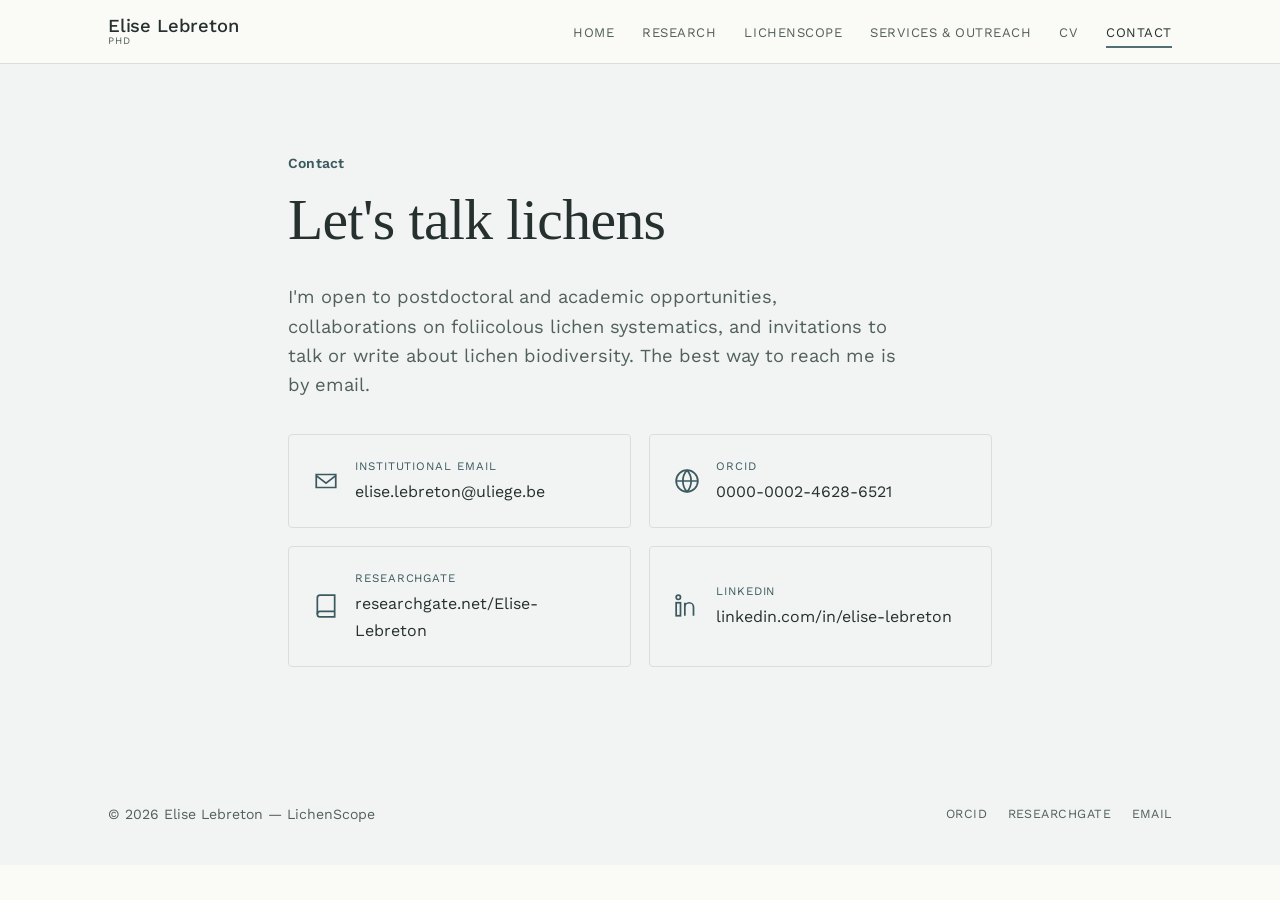
==== commit 8567b291: "Add files via upload" ====
--- a/contact.html
+++ b/contact.html
@@ -29,6 +29,63 @@
       grid-template-columns: minmax(0, 1fr);
     }
   }
+</style>
+<style id="lichenscope-colours-and-fonts">
+/* Only colours and font properties: keep the original page and layout. */
+:root {
+  --canopy: #f1f4f3;
+  --canopy-soft: #e7ecea;
+  --forest: #26302e;
+  --forest-light: #526f73;
+  --paper: #fafaf7;
+  --paper-warm: #ffffff;
+  --paper-on-dark: #26302e;
+  --ink: #26302e;
+  --ink-soft: #52605b;
+  --accent: #526f73;
+  --accent-deep: #3c5960;
+  --accent-soft: #3c5960;
+  --teal: #526f73;
+  --line: #d8dfdb;
+  --line-on-dark: #d8dfdb;
+  --mono: 'Work Sans', -apple-system, 'Segoe UI', sans-serif;
+}
+h1, h2 { font-weight: 400; }
+h3 { font-family: var(--body); font-weight: 500; }
+.brand { font-family: var(--body); font-weight: 500; }
+.site-header { background: rgba(250,250,247,.92); }
+.profile-info .role { color: var(--ink-soft); }
+.btn--solid, .btn--solid:hover { color: #ffffff; }
+.expertise-wave { color: #af7b28; }
+.section--dark .log-entry p { color: var(--ink-soft); }
+.site-footer { color: var(--ink-soft); }
+.footer-row a { color: var(--ink-soft); }
+.footer-row a:hover { color: var(--accent-deep); }
+.eyebrow {
+  font-family: var(--body);
+  font-size: .875rem;
+  font-weight: 600;
+  letter-spacing: .015em;
+  text-transform: none;
+  color: var(--accent-deep);
+}
+.eyebrow::before { display: none; }
+
+
+/* Colour overrides for the existing inner pages, including inline light text. */
+.section--dark .lede { color: var(--ink-soft) !important; }
+.split-text a.see-also-box {
+  border-color: var(--accent-deep);
+  color: var(--accent-deep);
+}
+.split-text a.see-also-box:hover,
+.split-text a.see-also-box:focus-visible {
+  background: var(--accent-deep);
+  color: #ffffff;
+}
+.lichen-gallery-grid img,
+.lichen-gallery-grid video { background: rgba(38,48,46,.06); }
+.reviewer-journals a { color: var(--ink); border-color: var(--line); }
 </style>
 </head>
 <body>
